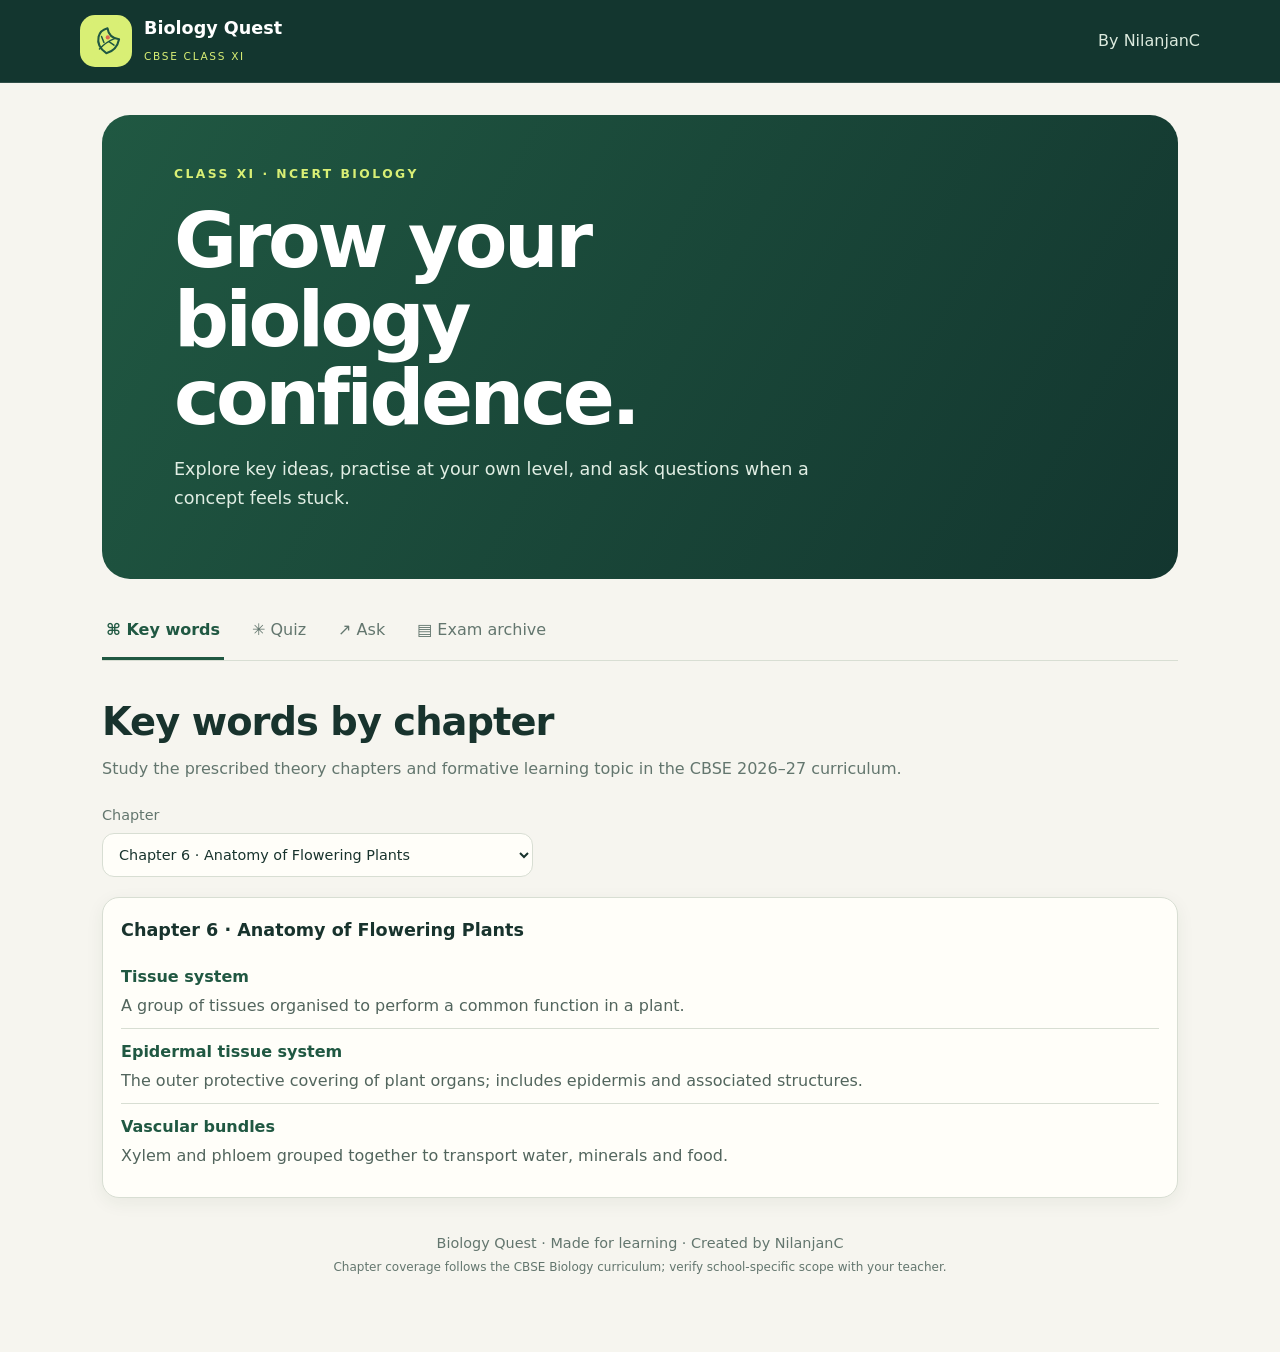
==== biology/index.html @ 936e9fa1 "Fix Biology PYQ archive source links" ====
<!doctype html>
<html lang="en">
<head>
<meta charset="utf-8"><meta name="viewport" content="width=device-width,initial-scale=1">
<meta name="theme-color" content="#13362f"><meta name="description" content="Biology Quest for CBSE Class XI: NCERT revision, quizzes and explanations.">
<link rel="manifest" href="manifest.webmanifest"><link rel="icon" href="assets/biology-quest-icon.svg"><link rel="apple-touch-icon" href="assets/biology-quest-icon.svg">
<title>Biology Quest | NilanjanC</title>
<style>
:root{--ink:#18332d;--muted:#63766e;--leaf:#205842;--lime:#d9ef75;--paper:#f6f5ef;--card:#fffef9;--line:#d8ded3;--coral:#dd6952}
*{box-sizing:border-box}body{margin:0;background:var(--paper);color:var(--ink);font:16px/1.6 system-ui,-apple-system,Segoe UI,sans-serif}
header{background:#13362f;color:white;padding:14px max(22px,calc((100% - 1120px)/2));display:flex;align-items:center;justify-content:space-between;gap:14px;position:sticky;top:0;z-index:5;border-bottom:1px solid #ffffff20}
.brand{display:flex;gap:12px;align-items:center;text-decoration:none;color:inherit}.brand img{width:52px;height:52px;background:var(--lime);border-radius:15px;padding:7px}.brand b{display:block;font-size:1.1rem}.brand small{letter-spacing:.16em;font-size:.66rem;color:#d9ef75}
header .owner{color:#dceade}
main{max-width:1120px;margin:auto;padding:28px 22px 70px}.hero{background:linear-gradient(120deg,#205842,#13362f);color:white;padding:50px clamp(24px,6vw,72px);border-radius:28px;margin:4px 0 24px}.eyebrow{color:var(--lime);font-weight:700;letter-spacing:.2em;font-size:.77rem}.hero h1{font-size:clamp(2.3rem,7vw,4.8rem);line-height:1.02;margin:18px 0;max-width:720px;letter-spacing:-.045em}.hero p{max-width:680px;color:#e1eee4;font-size:1.1rem}
nav{display:flex;gap:24px;overflow:auto;border-bottom:1px solid var(--line);margin-bottom:30px}nav button{border:0;background:none;color:var(--muted);font:inherit;padding:14px 4px;white-space:nowrap;cursor:pointer;border-bottom:3px solid transparent}nav button.active{color:var(--leaf);border-color:var(--leaf);font-weight:700}
section.panel{display:none}section.panel.active{display:block}h2{font-size:clamp(1.65rem,4vw,2.4rem);margin:0 0 4px;letter-spacing:-.025em}.intro{color:var(--muted);margin:4px 0 22px}
.toolbar{display:flex;gap:14px;align-items:end;flex-wrap:wrap;margin:20px 0}.field{display:grid;gap:6px;color:var(--muted);font-size:.9rem}.field select,.field input,.field textarea{font:inherit;color:var(--ink);border:1px solid var(--line);border-radius:12px;background:var(--card);padding:12px;min-width:200px}.field textarea{min-height:110px;width:min(100%,720px)}
.cards{display:grid;grid-template-columns:repeat(auto-fit,minmax(245px,1fr));gap:14px}.card{border:1px solid var(--line);border-radius:17px;background:var(--card);padding:18px;box-shadow:0 5px 18px #193b2010}.card h3{margin:0 0 10px;font-size:1.1rem}.term{border-top:1px solid var(--line);padding:10px 0}.term:first-of-type{border-top:0}.term b{color:var(--leaf)}.term p{margin:3px 0 0;color:#52655d}
button.action,.button{border:0;border-radius:12px;background:var(--leaf);color:white;padding:12px 18px;font:inherit;font-weight:700;cursor:pointer}button.action:hover,.button:hover{background:#174430}.soft{background:#e8efdf!important;color:var(--leaf)!important}.row{display:flex;gap:10px;align-items:center;flex-wrap:wrap}.question{font-size:1.22rem;font-weight:700;margin:8px 0 14px}.options{display:grid;gap:9px;margin:14px 0}.options label{border:1px solid var(--line);border-radius:12px;padding:11px 13px;background:var(--card);cursor:pointer}.feedback{padding:14px;border-radius:12px;background:#e8efdf;margin-top:14px}.hint{padding:12px 15px;border-left:4px solid #d5ad51;background:#fff7dc;border-radius:8px;margin-top:12px}.notice{padding:14px 17px;border-radius:13px;background:#e4edf1;color:#214761;margin:16px 0}.exam-list{display:grid;gap:10px}.exam{padding:15px;border:1px solid var(--line);border-radius:14px;background:var(--card)}footer{text-align:center;color:var(--muted);padding:34px 10px 4px;font-size:.9rem}
@media(max-width:560px){header{padding:10px 14px}.brand img{width:44px;height:44px}.owner{font-size:.82rem}main{padding:18px 14px 50px}.hero{padding:36px 24px;border-radius:21px}nav{gap:16px}.field select{min-width:0;width:100%}}
</style>
</head>
<body>
<header><a class="brand" href="./"><img src="assets/biology-quest-icon.svg" alt=""><span><b>Biology Quest</b><small>CBSE CLASS XI</small></span></a><span class="owner">By NilanjanC</span></header>
<main>
<div class="hero"><div class="eyebrow">CLASS XI · NCERT BIOLOGY</div><h1>Grow your biology confidence.</h1><p>Explore key ideas, practise at your own level, and ask questions when a concept feels stuck.</p></div>
<nav aria-label="Biology Quest sections"><button class="active" data-tab="words">⌘ Key words</button><button data-tab="quiz">✳ Quiz</button><button data-tab="ask">↗ Ask</button><button data-tab="archive">▤ Exam archive</button></nav>
<section id="words" class="panel active"><h2>Key words by chapter</h2><p class="intro">Study the prescribed theory chapters and formative learning topic in the CBSE 2026–27 curriculum.</p><div class="toolbar"><label class="field">Chapter<select id="wordChapter"></select></label></div><div class="cards" id="wordCards"></div></section>
<section id="quiz" class="panel"><h2>Practice quiz</h2><p class="intro">Choose a chapter and challenge level. Each question includes a hint and an explanation.</p><div class="toolbar"><label class="field">Chapter<select id="quizChapter"></select></label><label class="field">Difficulty<select id="level"><option>Easy</option><option>Hard</option><option>Extra Hard</option></select></label><button class="action" id="newQuestion">New question</button></div><div class="card" id="quizCard"><div id="quizBody"></div></div></section>
<section id="ask" class="panel"><h2>Ask a biology question</h2><p class="intro">Search the built-in chapter notes. The answer identifies the closest matching chapter and explains the concept.</p><label class="field">Your question<textarea id="askInput" placeholder="For example: What is the role of stomata?"></textarea></label><div class="row" style="margin-top:12px"><button class="action" id="askButton">Find an explanation</button></div><div id="answer" style="margin-top:16px"></div></section>
<section id="archive" class="panel"><h2>NEET Biology past questions</h2><p class="intro">Browse chapter-wise NEET-UG Biology questions from 2016–2025. JEE has no Biology section. This app does not show answer keys; paste a question into Ask when you want an explanation.</p><div class="card"><div class="toolbar"><label class="field">CBSE Class XI chapter<select id="examChapter"></select></label><label class="field">NEET year<select id="examYear"></select></label></div><div id="examList"></div><p class="intro">SATHEE’s chapter-wise Biology questions are available through 2024. Choose a chapter there; for 2025, check the official NEET archive.</p><div class="row"><a class="button action" id="pyqLink" href="https://sathee.iitk.ac.in/neet-pyq-chapterwise/biology/" target="_blank" rel="noopener">Open chapter-wise NEET questions ↗</a><a class="action soft" href="https://neet.nta.nic.in/archive/" target="_blank" rel="noopener">NTA paper catalogue ↗</a></div><div class="notice">Answers are not included in this app’s archive. External study sites may provide their own solutions. For an explanation in Biology Quest, copy the question into the Ask section.</div></div></section><footer>Biology Quest · Made for learning · Created by NilanjanC<br><small>Chapter coverage follows the CBSE Biology curriculum; verify school-specific scope with your teacher.</small></footer>
</main>
<script>
const chapters=[
{n:6,t:"Anatomy of Flowering Plants",terms:[["Tissue system","A group of tissues organised to perform a common function in a plant."],["Epidermal tissue system","The outer protective covering of plant organs; includes epidermis and associated structures."],["Vascular bundles","Xylem and phloem grouped together to transport water, minerals and food."]]},
{n:7,t:"Structural Organisation in Animals",terms:[["Organ system","A group of organs that work together for a major body function."],["Morphology","Study of the external form and features of an organism."],["Frog anatomy","The CBSE scope includes morphology, anatomy and functions of frog digestive, circulatory, respiratory, nervous and reproductive systems."]]},
{n:8,t:"Cell — The Unit of Life",terms:[["Cell theory","All living organisms are made of cells; the cell is the basic structural and functional unit of life."],["Prokaryotic cell","A cell without a membrane-bound nucleus; its DNA lies in a nucleoid region."],["Endomembrane system","A coordinated set of membranes including ER, Golgi apparatus, lysosomes and vacuoles."]]},
{n:9,t:"Biomolecules",terms:[["Biomolecule","A chemical compound found in living organisms, such as proteins, carbohydrates, lipids or nucleic acids."],["Enzyme","A biological catalyst that speeds up a reaction without being consumed."],["Active site","The region of an enzyme where its substrate binds and the reaction occurs."]]},
{n:10,t:"Cell Cycle and Cell Division",terms:[["Cell cycle","The sequence of growth, DNA replication and division through which a cell passes."],["Mitosis","Nuclear division producing two genetically similar daughter nuclei."],["Meiosis","Two successive divisions that produce haploid cells and create genetic variation."]]},
{n:11,t:"Photosynthesis in Higher Plants",terms:[["Photolysis","Light-driven splitting of water during the light reactions, releasing electrons, protons and oxygen."],["Cyclic photophosphorylation","A light reaction pathway in which excited electrons return to the same photosystem and ATP is formed."],["C3 pathway","A carbon-fixation pathway whose first stable product is a three-carbon compound, 3-PGA."]]},
{n:12,t:"Respiration in Plants",terms:[["Glycolysis","Cytoplasmic breakdown of glucose to pyruvate, producing ATP and NADH."],["Krebs cycle","A cyclic pathway that oxidises acetyl-CoA and releases carbon dioxide while producing reduced coenzymes."],["Respiratory quotient","The ratio of carbon dioxide released to oxygen consumed during respiration."]]},
{n:13,t:"Plant Growth and Development",terms:[["Differentiation","Development of cells into specialised forms and functions."],["Auxin","A plant growth regulator associated with cell elongation and several growth responses."],["Abscisic acid (ABA)","A plant growth regulator often associated with stress responses and seed dormancy."]]},
{n:14,t:"Breathing and Exchange of Gases",terms:[["Tidal volume","The volume of air inhaled or exhaled during a normal quiet breath."],["Alveoli","Thin-walled lung air sacs where oxygen and carbon dioxide are exchanged with blood."],["Oxyhaemoglobin","The reversible combination of oxygen with haemoglobin for transport in blood."]]},
{n:15,t:"Body Fluids and Circulation",terms:[["Plasma","The liquid part of blood in which cells and dissolved substances are carried."],["Cardiac cycle","The sequence of contraction and relaxation events in one heartbeat."],["Double circulation","Blood passes through the heart twice during one complete circuit of the body."]]},
{n:16,t:"Excretory Products and their Elimination",terms:[["Ureotelism","Excretion of nitrogen mainly as urea; humans are ureotelic."],["Nephron","The structural and functional unit of the kidney."],["Ultrafiltration","Pressure-driven filtration of blood plasma into the nephron at the glomerulus."]]},
{n:17,t:"Locomotion and Movement",terms:[["Sarcomere","The repeating contractile unit of a striated muscle fibre, between two Z lines."],["Actin","A thin filament protein that interacts with myosin during muscle contraction."],["Synovial joint","A freely movable joint with a lubricating synovial cavity."]]},
{n:18,t:"Neural Control and Coordination",terms:[["Neuron","A specialised cell that receives and transmits nerve impulses."],["Resting potential","The electrical potential difference across a neuron membrane when it is not conducting an impulse."],["Synapse","The junction where a neuron communicates with another cell, often using neurotransmitters."]]},
{n:19,t:"Chemical Coordination and Integration",terms:[["Hormone","A chemical messenger released by endocrine cells that acts on target cells."],["Negative feedback","A control mechanism in which a response reduces the original stimulus."],["Insulin","A pancreatic hormone that helps lower blood glucose by promoting uptake and storage."]]},
{n:0,t:"Digestion and Absorption · formative",terms:[["Peristalsis","Wave-like muscular contractions that move food along the digestive tract."],["Emulsification","Breaking large fat globules into smaller droplets, aided by bile salts."],["Villi","Small-intestinal projections that increase the surface area for nutrient absorption."]]}
];
const quiz=[
{c:6,d:"Easy",q:"Which tissue conducts water and mineral salts from roots toward the shoot?",o:["Phloem","Xylem","Epidermis","Cork"],a:1,h:"Think of the plant tissue that carries water upward.",e:"Xylem conducts water and dissolved minerals; phloem mainly transports organic food."},
{c:7,d:"Hard",q:"Which animal's systems are specifically named in the Class XI CBSE scope for this chapter?",o:["Earthworm","Frog","Cockroach","Human"],a:1,h:"It is a familiar amphibian studied in school biology.",e:"The prescribed scope names the morphology, anatomy and functions of frog systems."},
{c:8,d:"Easy",q:"Where is the genetic material located in a typical prokaryotic cell?",o:["Nucleoid region","Golgi body","Mitochondrion","Nuclear envelope"],a:0,h:"Prokaryotes lack a membrane-bound nucleus.",e:"Prokaryotic DNA is concentrated in the nucleoid region, which is not enclosed by a nuclear membrane."},
{c:9,d:"Hard",q:"What happens to an enzyme's activity when its specific active site is altered substantially?",o:["Specific substrate binding may be reduced","It becomes a lipid","It always makes more product","It turns into DNA"],a:0,h:"The substrate must fit and interact with the active site.",e:"An enzyme's shape and active-site chemistry support substrate binding and catalysis; alteration can reduce activity."},
{c:10,d:"Easy",q:"How many daughter cells are usually produced by mitosis from one parent cell?",o:["One","Two","Three","Four"],a:1,h:"Mitosis is one nuclear division followed by cell division.",e:"Mitosis typically produces two daughter cells with chromosome sets matching the parent cell."},
{c:11,d:"Extra Hard",q:"In non-cyclic photophosphorylation, the electrons ultimately come from the splitting of:",o:["Carbon dioxide","Water","Glucose","NADPH"],a:1,h:"Photolysis replaces electrons lost by photosystem II.",e:"Water is split during the light reactions; this supplies electrons and releases oxygen and protons."},
{c:12,d:"Hard",q:"The respiratory quotient for a substrate is calculated as:",o:["O₂ consumed ÷ CO₂ released","CO₂ released ÷ O₂ consumed","ATP formed ÷ glucose used","Glucose used ÷ oxygen released"],a:1,h:"RQ compares the gas produced with the gas used.",e:"Respiratory quotient (RQ) is carbon dioxide evolved divided by oxygen consumed."},
{c:13,d:"Extra Hard",q:"Which plant regulator is commonly linked with seed dormancy and stress responses?",o:["Auxin","Cytokinin","Abscisic acid","Gibberellin"],a:2,h:"Its abbreviation is ABA.",e:"Abscisic acid (ABA) is associated with seed dormancy and responses to environmental stress."},
{c:14,d:"Easy",q:"Where does most gas exchange occur in human lungs?",o:["Trachea","Alveoli","Larynx","Bronchi"],a:1,h:"These tiny sacs provide a large, thin exchange surface.",e:"Alveoli have thin walls and a rich capillary supply, allowing oxygen and carbon dioxide exchange."},
{c:15,d:"Hard",q:"In double circulation, blood passes through the heart how many times in one complete body circuit?",o:["Once","Twice","Three times","Four times"],a:1,h:"There are pulmonary and systemic circuits.",e:"Blood travels heart→lungs→heart and then heart→body→heart, passing through the heart twice."},
{c:16,d:"Extra Hard",q:"Filtration of blood plasma into Bowman's capsule occurs at the:",o:["Loop of Henle","Collecting duct","Glomerulus","Ureter"],a:2,h:"This capillary tuft is inside the renal corpuscle.",e:"High pressure in glomerular capillaries drives ultrafiltration into Bowman's capsule."},
{c:17,d:"Easy",q:"What is the basic contractile unit of striated muscle?",o:["Neuron","Sarcomere","Nephron","Alveolus"],a:1,h:"It repeats between neighbouring Z lines.",e:"A sarcomere is the repeating contractile unit of a striated muscle fibre."},
{c:18,d:"Hard",q:"At a chemical synapse, neurotransmitters are released from the:",o:["Presynaptic terminal","Myelin sheath","Nucleus","Dendritic spine only"],a:0,h:"The sending neuron's axon ending releases the messenger.",e:"An arriving impulse triggers neurotransmitter release from the presynaptic terminal into the synaptic cleft."},
{c:19,d:"Extra Hard",q:"When blood glucose rises, which hormone normally promotes its uptake and storage?",o:["Glucagon","Insulin","Thyroxine","Adrenaline"],a:1,h:"This hormone is secreted by pancreatic beta cells.",e:"Insulin from pancreatic beta cells helps lower blood glucose by promoting cellular uptake and storage."}
];
const $=s=>document.querySelector(s);const opts=(sel,all=true)=>{sel.innerHTML=(all?'<option value="">All chapters</option>':'')+chapters.map(c=>'<option value="'+c.n+'">Chapter '+(c.n||'F')+' · '+c.t+'</option>').join('')};
opts($("#wordChapter"),false);opts($("#quizChapter"),false);opts($("#examChapter"),true);
function renderWords(){const c=chapters.find(x=>x.n===Number($("#wordChapter").value))||chapters[0];$("#wordCards").innerHTML='<article class="card"><h3>'+(c.n?'Chapter '+c.n:'Formative topic')+' · '+c.t+'</h3>'+c.terms.map(t=>'<div class="term"><b>'+t[0]+'</b><p>'+t[1]+'</p></div>').join('')+'</article>'}
$("#wordChapter").addEventListener("change",renderWords);renderWords();
$$("nav button").forEach(b=>b.addEventListener("click",()=>{$$("nav button").forEach(x=>x.classList.toggle("active",x===b));$$("section.panel").forEach(x=>x.classList.toggle("active",x.id===b.dataset.tab))}));
function $$(s){return [...document.querySelectorAll(s)]}
let current=null,shownHint=false;function loadQuestion(){const ch=Number($("#quizChapter").value),level=$("#level").value;let pool=quiz.filter(x=>(!ch||x.c===ch)&&x.d===level);if(!pool.length)pool=quiz.filter(x=>!ch||x.c===ch);current=pool[Math.floor(Math.random()*pool.length)];shownHint=false;$("#quizBody").innerHTML='<div class="eyebrow">'+(chapters.find(x=>x.n===current.c)?.t||'Biology')+' · '+current.d+'</div><div class="question">'+current.q+'</div><div class="options">'+current.o.map((o,i)=>'<label><input type="radio" name="ans" value="'+i+'"> '+o+'</label>').join('')+'</div><div class="row"><button class="action" id="submit">Check answer</button><button class="action soft" id="hint">Show hint</button></div><div id="hintBox"></div><div id="result"></div>';$("#submit").onclick=checkAnswer;$("#hint").onclick=()=>{$("#hintBox").innerHTML='<div class="hint">'+current.h+'</div>';shownHint=true}}
function checkAnswer(){const val=$('input[name="ans"]:checked');if(!val){$("#result").innerHTML='<div class="notice">Choose an answer first.</div>';return}const good=Number(val.value)===current.a;$("#result").innerHTML='<div class="feedback"><b>'+(good?'Correct — well done! 🌿':'Not quite. The correct answer is: '+current.o[current.a])+ '</b><p>'+current.e+'</p></div>'}
$("#newQuestion").onclick=loadQuestion;$("#quizChapter").onchange=loadQuestion;$("#level").onchange=loadQuestion;loadQuestion();
function ask(){const q=$("#askInput").value.trim().toLowerCase();if(!q){$("#answer").innerHTML='<div class="notice">Type a question first.</div>';return}let best=null,score=0;for(const c of chapters)for(const t of c.terms){const text=(t[0]+' '+t[1]).toLowerCase();let s=0;for(const word of q.split(/[^a-z0-9]+/).filter(w=>w.length>3))if(text.includes(word))s++;if(s>score){score=s;best={c,t}}}$("#answer").innerHTML=best&&score?'<article class="card"><div class="eyebrow">CHAPTER '+(best.c.n||'FORMATIVE')+' · '+best.c.t+'</div><h3>'+best.t[0]+'</h3><p>'+best.t[1]+'</p><p><b>Explanation:</b> This note matches the key concept in your question. Read the chapter section and compare the definition with the example in your textbook.</p></article>':'<div class="notice">I could not match that question to the built-in notes yet. Try a chapter term such as cell, xylem, enzyme, photosynthesis, nephron, or hormone. This offline version does not send questions to an AI service.</div>'}
$("#askButton").onclick=ask;
const $pyq=$("#pyqLink");const archiveYears=Array.from({length:10},(_,i)=>2025-i);$("#examYear").innerHTML=archiveYears.map(y=>'<option>'+y+'</option>').join('');$("#examChapter").innerHTML=chapters.filter(c=>c.n).map(c=>'<option value="'+c.n+'">Chapter '+c.n+' · '+c.t+'</option>').join('');function updatePyqSource(){const year=$("#examYear").value;const chapter=chapters.find(c=>c.n===Number($("#examChapter").value));$("#examList").innerHTML='<div class="notice">Selected: NEET-UG '+year+' · '+(chapter?.t||'Biology')+'. Open the chapter collection below; its questions carry their year labels.</div>'}$("#examYear").onchange=updatePyqSource;$("#examChapter").onchange=updatePyqSource;updatePyqSource();
if('serviceWorker' in navigator)window.addEventListener('load',()=>navigator.serviceWorker.register('./sw.js'));
</script>
</body></html>
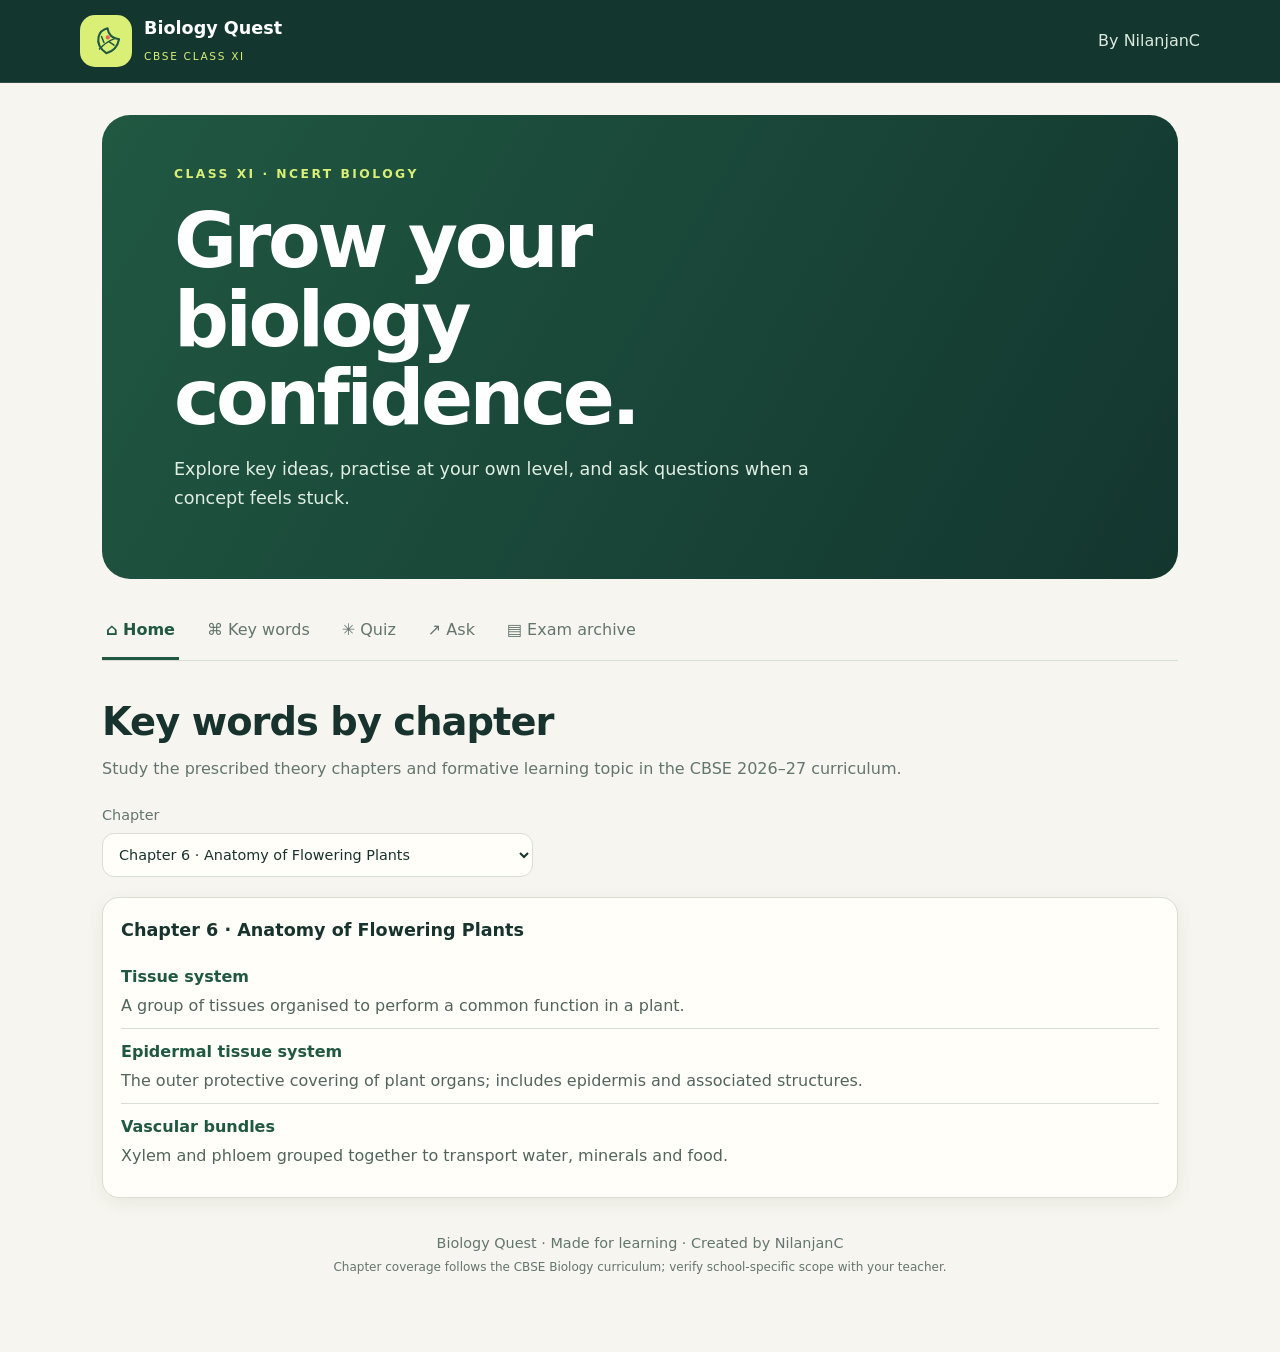
==== commit 0ad0fc14: "Add persistent Biology Quest home navigation" ====
--- a/biology/index.html
+++ b/biology/index.html
@@ -12,7 +12,7 @@
 .brand{display:flex;gap:12px;align-items:center;text-decoration:none;color:inherit}.brand img{width:52px;height:52px;background:var(--lime);border-radius:15px;padding:7px}.brand b{display:block;font-size:1.1rem}.brand small{letter-spacing:.16em;font-size:.66rem;color:#d9ef75}
 header .owner{color:#dceade}
 main{max-width:1120px;margin:auto;padding:28px 22px 70px}.hero{background:linear-gradient(120deg,#205842,#13362f);color:white;padding:50px clamp(24px,6vw,72px);border-radius:28px;margin:4px 0 24px}.eyebrow{color:var(--lime);font-weight:700;letter-spacing:.2em;font-size:.77rem}.hero h1{font-size:clamp(2.3rem,7vw,4.8rem);line-height:1.02;margin:18px 0;max-width:720px;letter-spacing:-.045em}.hero p{max-width:680px;color:#e1eee4;font-size:1.1rem}
-nav{display:flex;gap:24px;overflow:auto;border-bottom:1px solid var(--line);margin-bottom:30px}nav button{border:0;background:none;color:var(--muted);font:inherit;padding:14px 4px;white-space:nowrap;cursor:pointer;border-bottom:3px solid transparent}nav button.active{color:var(--leaf);border-color:var(--leaf);font-weight:700}
+nav{display:flex;gap:24px;overflow:auto;border-bottom:1px solid var(--line);margin-bottom:30px;position:sticky;top:80px;z-index:4;background:var(--paper)}nav button{border:0;background:none;color:var(--muted);font:inherit;padding:14px 4px;white-space:nowrap;cursor:pointer;border-bottom:3px solid transparent}nav button.active{color:var(--leaf);border-color:var(--leaf);font-weight:700}
 section.panel{display:none}section.panel.active{display:block}h2{font-size:clamp(1.65rem,4vw,2.4rem);margin:0 0 4px;letter-spacing:-.025em}.intro{color:var(--muted);margin:4px 0 22px}
 .toolbar{display:flex;gap:14px;align-items:end;flex-wrap:wrap;margin:20px 0}.field{display:grid;gap:6px;color:var(--muted);font-size:.9rem}.field select,.field input,.field textarea{font:inherit;color:var(--ink);border:1px solid var(--line);border-radius:12px;background:var(--card);padding:12px;min-width:200px}.field textarea{min-height:110px;width:min(100%,720px)}
 .cards{display:grid;grid-template-columns:repeat(auto-fit,minmax(245px,1fr));gap:14px}.card{border:1px solid var(--line);border-radius:17px;background:var(--card);padding:18px;box-shadow:0 5px 18px #193b2010}.card h3{margin:0 0 10px;font-size:1.1rem}.term{border-top:1px solid var(--line);padding:10px 0}.term:first-of-type{border-top:0}.term b{color:var(--leaf)}.term p{margin:3px 0 0;color:#52655d}
@@ -24,7 +24,7 @@
 <header><a class="brand" href="./"><img src="assets/biology-quest-icon.svg" alt=""><span><b>Biology Quest</b><small>CBSE CLASS XI</small></span></a><span class="owner">By NilanjanC</span></header>
 <main>
 <div class="hero"><div class="eyebrow">CLASS XI · NCERT BIOLOGY</div><h1>Grow your biology confidence.</h1><p>Explore key ideas, practise at your own level, and ask questions when a concept feels stuck.</p></div>
-<nav aria-label="Biology Quest sections"><button class="active" data-tab="words">⌘ Key words</button><button data-tab="quiz">✳ Quiz</button><button data-tab="ask">↗ Ask</button><button data-tab="archive">▤ Exam archive</button></nav>
+<nav aria-label="Biology Quest sections"><button class="active" data-tab="words">⌂ Home</button><button data-tab="words">⌘ Key words</button><button data-tab="quiz">✳ Quiz</button><button data-tab="ask">↗ Ask</button><button data-tab="archive">▤ Exam archive</button></nav>
 <section id="words" class="panel active"><h2>Key words by chapter</h2><p class="intro">Study the prescribed theory chapters and formative learning topic in the CBSE 2026–27 curriculum.</p><div class="toolbar"><label class="field">Chapter<select id="wordChapter"></select></label></div><div class="cards" id="wordCards"></div></section>
 <section id="quiz" class="panel"><h2>Practice quiz</h2><p class="intro">Choose a chapter and challenge level. Each question includes a hint and an explanation.</p><div class="toolbar"><label class="field">Chapter<select id="quizChapter"></select></label><label class="field">Difficulty<select id="level"><option>Easy</option><option>Hard</option><option>Extra Hard</option></select></label><button class="action" id="newQuestion">New question</button></div><div class="card" id="quizCard"><div id="quizBody"></div></div></section>
 <section id="ask" class="panel"><h2>Ask a biology question</h2><p class="intro">Search the built-in chapter notes. The answer identifies the closest matching chapter and explains the concept.</p><label class="field">Your question<textarea id="askInput" placeholder="For example: What is the role of stomata?"></textarea></label><div class="row" style="margin-top:12px"><button class="action" id="askButton">Find an explanation</button></div><div id="answer" style="margin-top:16px"></div></section>
@@ -68,14 +68,14 @@
 opts($("#wordChapter"),false);opts($("#quizChapter"),false);opts($("#examChapter"),true);
 function renderWords(){const c=chapters.find(x=>x.n===Number($("#wordChapter").value))||chapters[0];$("#wordCards").innerHTML='<article class="card"><h3>'+(c.n?'Chapter '+c.n:'Formative topic')+' · '+c.t+'</h3>'+c.terms.map(t=>'<div class="term"><b>'+t[0]+'</b><p>'+t[1]+'</p></div>').join('')+'</article>'}
 $("#wordChapter").addEventListener("change",renderWords);renderWords();
-$$("nav button").forEach(b=>b.addEventListener("click",()=>{$$("nav button").forEach(x=>x.classList.toggle("active",x===b));$$("section.panel").forEach(x=>x.classList.toggle("active",x.id===b.dataset.tab))}));
+$("nav button").forEach(b=>b.addEventListener("click",()=>{$("nav button").forEach(x=>x.classList.toggle("active",x===b));$("section.panel").forEach(x=>x.classList.toggle("active",x.id===b.dataset.tab));if(b.textContent.includes("Home"))window.scrollTo({top:0,behavior:"smooth"})}));
 function $$(s){return [...document.querySelectorAll(s)]}
 let current=null,shownHint=false;function loadQuestion(){const ch=Number($("#quizChapter").value),level=$("#level").value;let pool=quiz.filter(x=>(!ch||x.c===ch)&&x.d===level);if(!pool.length)pool=quiz.filter(x=>!ch||x.c===ch);current=pool[Math.floor(Math.random()*pool.length)];shownHint=false;$("#quizBody").innerHTML='<div class="eyebrow">'+(chapters.find(x=>x.n===current.c)?.t||'Biology')+' · '+current.d+'</div><div class="question">'+current.q+'</div><div class="options">'+current.o.map((o,i)=>'<label><input type="radio" name="ans" value="'+i+'"> '+o+'</label>').join('')+'</div><div class="row"><button class="action" id="submit">Check answer</button><button class="action soft" id="hint">Show hint</button></div><div id="hintBox"></div><div id="result"></div>';$("#submit").onclick=checkAnswer;$("#hint").onclick=()=>{$("#hintBox").innerHTML='<div class="hint">'+current.h+'</div>';shownHint=true}}
 function checkAnswer(){const val=$('input[name="ans"]:checked');if(!val){$("#result").innerHTML='<div class="notice">Choose an answer first.</div>';return}const good=Number(val.value)===current.a;$("#result").innerHTML='<div class="feedback"><b>'+(good?'Correct — well done! 🌿':'Not quite. The correct answer is: '+current.o[current.a])+ '</b><p>'+current.e+'</p></div>'}
 $("#newQuestion").onclick=loadQuestion;$("#quizChapter").onchange=loadQuestion;$("#level").onchange=loadQuestion;loadQuestion();
 function ask(){const q=$("#askInput").value.trim().toLowerCase();if(!q){$("#answer").innerHTML='<div class="notice">Type a question first.</div>';return}let best=null,score=0;for(const c of chapters)for(const t of c.terms){const text=(t[0]+' '+t[1]).toLowerCase();let s=0;for(const word of q.split(/[^a-z0-9]+/).filter(w=>w.length>3))if(text.includes(word))s++;if(s>score){score=s;best={c,t}}}$("#answer").innerHTML=best&&score?'<article class="card"><div class="eyebrow">CHAPTER '+(best.c.n||'FORMATIVE')+' · '+best.c.t+'</div><h3>'+best.t[0]+'</h3><p>'+best.t[1]+'</p><p><b>Explanation:</b> This note matches the key concept in your question. Read the chapter section and compare the definition with the example in your textbook.</p></article>':'<div class="notice">I could not match that question to the built-in notes yet. Try a chapter term such as cell, xylem, enzyme, photosynthesis, nephron, or hormone. This offline version does not send questions to an AI service.</div>'}
 $("#askButton").onclick=ask;
-const $pyq=$("#pyqLink");const archiveYears=Array.from({length:10},(_,i)=>2025-i);$("#examYear").innerHTML=archiveYears.map(y=>'<option>'+y+'</option>').join('');$("#examChapter").innerHTML=chapters.filter(c=>c.n).map(c=>'<option value="'+c.n+'">Chapter '+c.n+' · '+c.t+'</option>').join('');function updatePyqSource(){const year=$("#examYear").value;const chapter=chapters.find(c=>c.n===Number($("#examChapter").value));$("#examList").innerHTML='<div class="notice">Selected: NEET-UG '+year+' · '+(chapter?.t||'Biology')+'. Open the chapter collection below; its questions carry their year labels.</div>'}$("#examYear").onchange=updatePyqSource;$("#examChapter").onchange=updatePyqSource;updatePyqSource();
+const $pyq=$("#pyqLink");const archiveYears=Array.from({length:10},(_,i)=>2025-i);$("#examYear").innerHTML=archiveYears.map(y=>'<option>'+y+'</option>').join('');$("#examChapter").innerHTML=chapters.filter(c=>c.n).map(c=>'<option value="'+c.n+'">Chapter '+c.n+' · '+c.t+'</option>').join('');const pyqChapterSlugs={6:"anatomy-of-flowering-plants",7:"structural-organization-in-animals",8:"cell-the-unit-of-life",9:"biomolecules",10:"cell-cycle-and-cell-division",11:"photosynthesis",12:"respiration-in-plants",13:"plant-growth-and-development",14:"breathing-and-exchange-of-gases",15:"body-fluids-and-circulation",16:"excretory-products-and-their-elimination",17:"locomotion-and-movement",18:"neural-control-and-coordination",19:"chemical-coordination-and-regulation"};function updatePyqSource(){const year=$("#examYear").value;const chapter=chapters.find(c=>c.n===Number($("#examChapter").value));const slug=pyqChapterSlugs[chapter?.n];$pyq.href="https://sathee.iitk.ac.in/neet-pyq-chapterwise/biology/"+(slug||"")+"/";$pyq.textContent="Open NEET questions for "+(chapter?.t||"selected chapter")+" ↗";$("#examList").innerHTML='<div class="notice">Selected: NEET-UG '+year+' · '+(chapter?.t||'Biology')+'. The button opens this chapter’s question list. Find a question carrying the selected year; SATHEE’s chapter lists currently cover through 2024.</div>'}$("#examYear").onchange=updatePyqSource;$("#examChapter").onchange=updatePyqSource;updatePyqSource();
 if('serviceWorker' in navigator)window.addEventListener('load',()=>navigator.serviceWorker.register('./sw.js'));
 </script>
 </body></html>
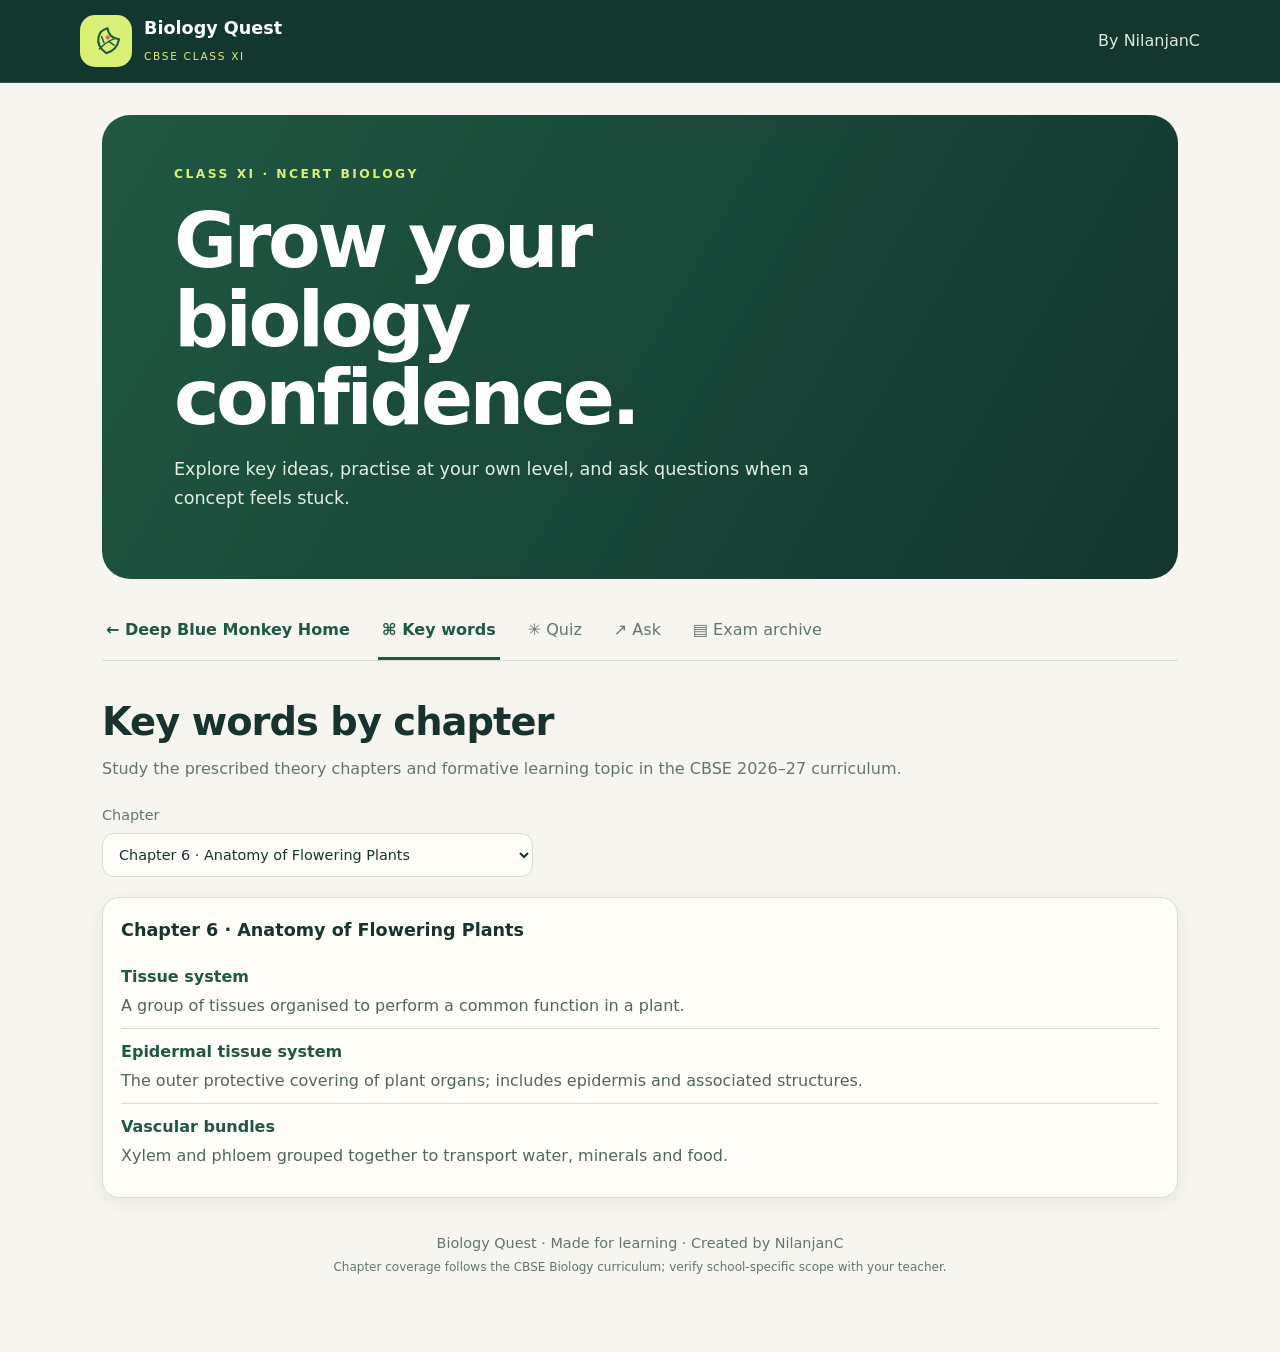
==== commit 015fcbda: "Add Deep Blue Monkey home link in Biology" ====
--- a/biology/index.html
+++ b/biology/index.html
@@ -12,7 +12,7 @@
 .brand{display:flex;gap:12px;align-items:center;text-decoration:none;color:inherit}.brand img{width:52px;height:52px;background:var(--lime);border-radius:15px;padding:7px}.brand b{display:block;font-size:1.1rem}.brand small{letter-spacing:.16em;font-size:.66rem;color:#d9ef75}
 header .owner{color:#dceade}
 main{max-width:1120px;margin:auto;padding:28px 22px 70px}.hero{background:linear-gradient(120deg,#205842,#13362f);color:white;padding:50px clamp(24px,6vw,72px);border-radius:28px;margin:4px 0 24px}.eyebrow{color:var(--lime);font-weight:700;letter-spacing:.2em;font-size:.77rem}.hero h1{font-size:clamp(2.3rem,7vw,4.8rem);line-height:1.02;margin:18px 0;max-width:720px;letter-spacing:-.045em}.hero p{max-width:680px;color:#e1eee4;font-size:1.1rem}
-nav{display:flex;gap:24px;overflow:auto;border-bottom:1px solid var(--line);margin-bottom:30px;position:sticky;top:80px;z-index:4;background:var(--paper)}nav button{border:0;background:none;color:var(--muted);font:inherit;padding:14px 4px;white-space:nowrap;cursor:pointer;border-bottom:3px solid transparent}nav button.active{color:var(--leaf);border-color:var(--leaf);font-weight:700}
+nav{display:flex;gap:24px;overflow:auto;border-bottom:1px solid var(--line);margin-bottom:30px;position:sticky;top:80px;z-index:4;background:var(--paper)}nav button,nav .home-link{border:0;background:none;color:var(--muted);font:inherit;padding:14px 4px;white-space:nowrap;cursor:pointer;border-bottom:3px solid transparent;text-decoration:none;display:inline-flex;align-items:center}nav .home-link{color:var(--leaf);font-weight:700}nav button.active{color:var(--leaf);border-color:var(--leaf);font-weight:700}
 section.panel{display:none}section.panel.active{display:block}h2{font-size:clamp(1.65rem,4vw,2.4rem);margin:0 0 4px;letter-spacing:-.025em}.intro{color:var(--muted);margin:4px 0 22px}
 .toolbar{display:flex;gap:14px;align-items:end;flex-wrap:wrap;margin:20px 0}.field{display:grid;gap:6px;color:var(--muted);font-size:.9rem}.field select,.field input,.field textarea{font:inherit;color:var(--ink);border:1px solid var(--line);border-radius:12px;background:var(--card);padding:12px;min-width:200px}.field textarea{min-height:110px;width:min(100%,720px)}
 .cards{display:grid;grid-template-columns:repeat(auto-fit,minmax(245px,1fr));gap:14px}.card{border:1px solid var(--line);border-radius:17px;background:var(--card);padding:18px;box-shadow:0 5px 18px #193b2010}.card h3{margin:0 0 10px;font-size:1.1rem}.term{border-top:1px solid var(--line);padding:10px 0}.term:first-of-type{border-top:0}.term b{color:var(--leaf)}.term p{margin:3px 0 0;color:#52655d}
@@ -21,10 +21,10 @@
 </style>
 </head>
 <body>
-<header><a class="brand" href="./"><img src="assets/biology-quest-icon.svg" alt=""><span><b>Biology Quest</b><small>CBSE CLASS XI</small></span></a><span class="owner">By NilanjanC</span></header>
+<header><a class="brand" href="https://75neel-ops.github.io/deepbluemonkey/" aria-label="Deep Blue Monkey home"><img src="assets/biology-quest-icon.svg" alt=""><span><b>Biology Quest</b><small>CBSE CLASS XI</small></span></a><span class="owner">By NilanjanC</span></header>
 <main>
 <div class="hero"><div class="eyebrow">CLASS XI · NCERT BIOLOGY</div><h1>Grow your biology confidence.</h1><p>Explore key ideas, practise at your own level, and ask questions when a concept feels stuck.</p></div>
-<nav aria-label="Biology Quest sections"><button class="active" data-tab="words">⌂ Home</button><button data-tab="words">⌘ Key words</button><button data-tab="quiz">✳ Quiz</button><button data-tab="ask">↗ Ask</button><button data-tab="archive">▤ Exam archive</button></nav>
+<nav aria-label="Biology Quest sections"><a class="home-link" href="https://75neel-ops.github.io/deepbluemonkey/">← Deep Blue Monkey Home</a><button class="active" data-tab="words">⌘ Key words</button><button data-tab="quiz">✳ Quiz</button><button data-tab="ask">↗ Ask</button><button data-tab="archive">▤ Exam archive</button></nav>
 <section id="words" class="panel active"><h2>Key words by chapter</h2><p class="intro">Study the prescribed theory chapters and formative learning topic in the CBSE 2026–27 curriculum.</p><div class="toolbar"><label class="field">Chapter<select id="wordChapter"></select></label></div><div class="cards" id="wordCards"></div></section>
 <section id="quiz" class="panel"><h2>Practice quiz</h2><p class="intro">Choose a chapter and challenge level. Each question includes a hint and an explanation.</p><div class="toolbar"><label class="field">Chapter<select id="quizChapter"></select></label><label class="field">Difficulty<select id="level"><option>Easy</option><option>Hard</option><option>Extra Hard</option></select></label><button class="action" id="newQuestion">New question</button></div><div class="card" id="quizCard"><div id="quizBody"></div></div></section>
 <section id="ask" class="panel"><h2>Ask a biology question</h2><p class="intro">Search the built-in chapter notes. The answer identifies the closest matching chapter and explains the concept.</p><label class="field">Your question<textarea id="askInput" placeholder="For example: What is the role of stomata?"></textarea></label><div class="row" style="margin-top:12px"><button class="action" id="askButton">Find an explanation</button></div><div id="answer" style="margin-top:16px"></div></section>
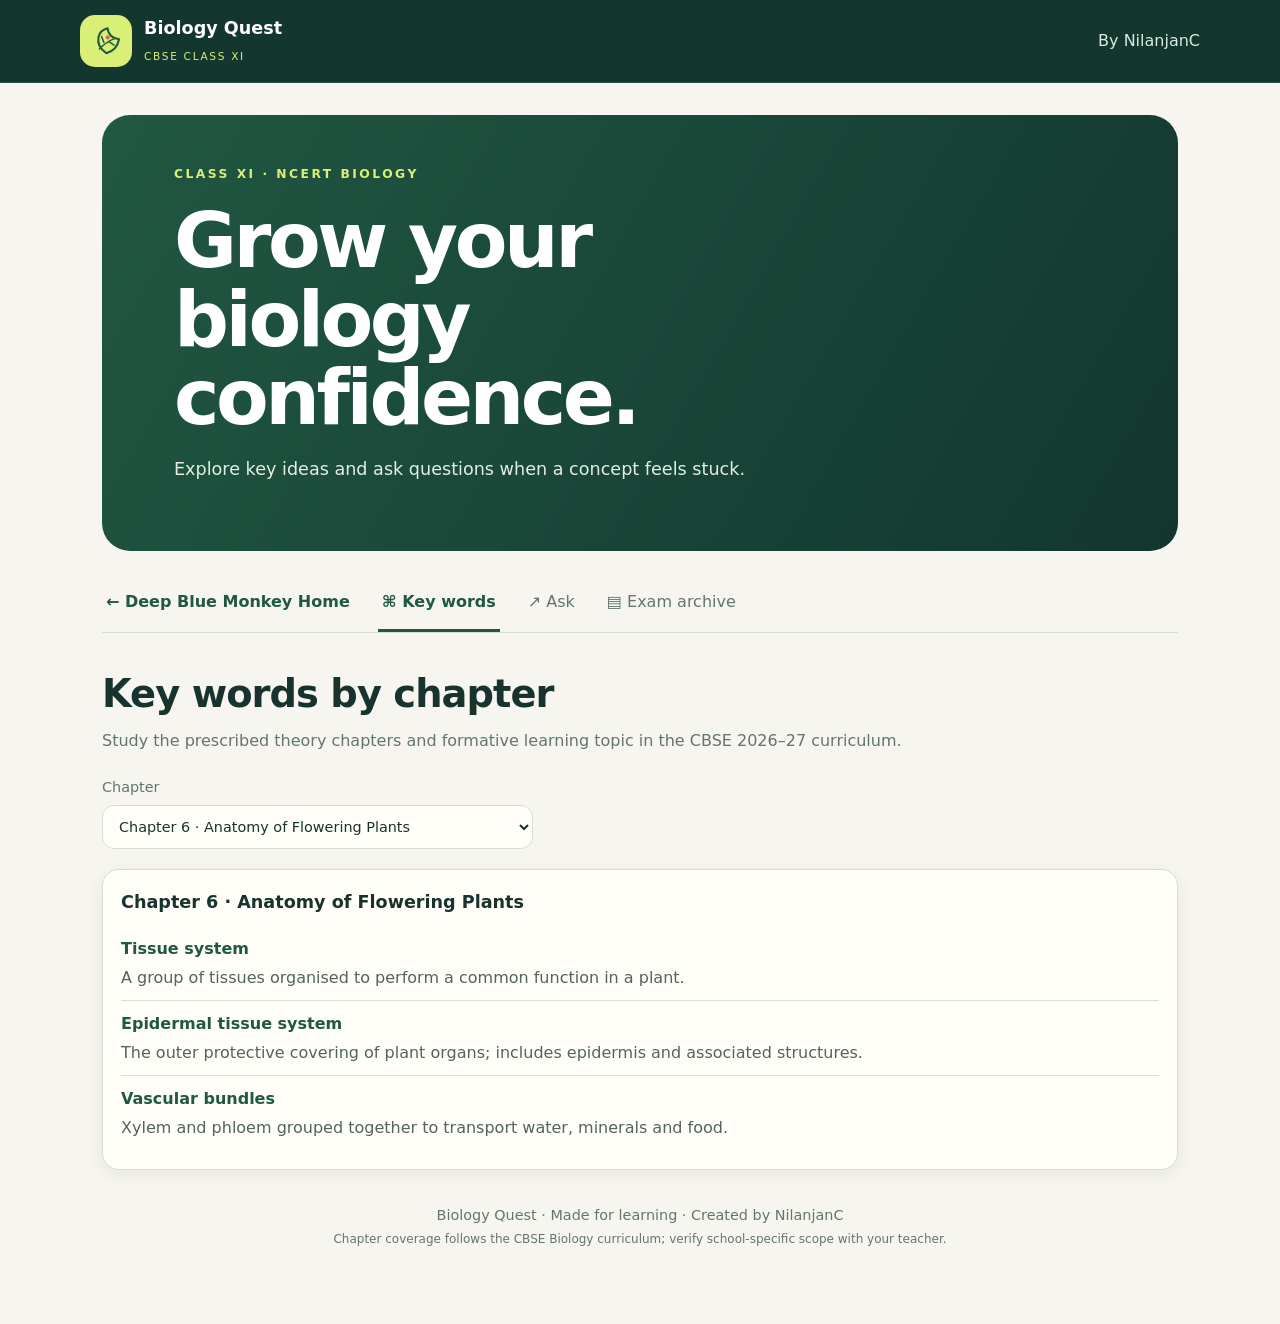
==== commit c7be6aea: "Remove quiz section" ====
--- a/biology/index.html
+++ b/biology/index.html
@@ -2,7 +2,7 @@
 <html lang="en">
 <head>
 <meta charset="utf-8"><meta name="viewport" content="width=device-width,initial-scale=1">
-<meta name="theme-color" content="#13362f"><meta name="description" content="Biology Quest for CBSE Class XI: NCERT revision, quizzes and explanations.">
+<meta name="theme-color" content="#13362f"><meta name="description" content="Biology Quest for CBSE Class XI: NCERT revision and explanations.">
 <link rel="manifest" href="manifest.webmanifest"><link rel="icon" href="assets/biology-quest-icon.svg"><link rel="apple-touch-icon" href="assets/biology-quest-icon.svg">
 <title>Biology Quest | NilanjanC</title>
 <style>
@@ -23,10 +23,10 @@
 <body>
 <header><a class="brand" href="https://75neel-ops.github.io/deepbluemonkey/" aria-label="Deep Blue Monkey home"><img src="assets/biology-quest-icon.svg" alt=""><span><b>Biology Quest</b><small>CBSE CLASS XI</small></span></a><span class="owner">By NilanjanC</span></header>
 <main>
-<div class="hero"><div class="eyebrow">CLASS XI · NCERT BIOLOGY</div><h1>Grow your biology confidence.</h1><p>Explore key ideas, practise at your own level, and ask questions when a concept feels stuck.</p></div>
-<nav aria-label="Biology Quest sections"><a class="home-link" href="https://75neel-ops.github.io/deepbluemonkey/">← Deep Blue Monkey Home</a><button class="active" data-tab="words">⌘ Key words</button><button data-tab="quiz">✳ Quiz</button><button data-tab="ask">↗ Ask</button><button data-tab="archive">▤ Exam archive</button></nav>
+<div class="hero"><div class="eyebrow">CLASS XI · NCERT BIOLOGY</div><h1>Grow your biology confidence.</h1><p>Explore key ideas and ask questions when a concept feels stuck.</p></div>
+<nav aria-label="Biology Quest sections"><a class="home-link" href="https://75neel-ops.github.io/deepbluemonkey/">← Deep Blue Monkey Home</a><button class="active" data-tab="words">⌘ Key words</button><button data-tab="ask">↗ Ask</button><button data-tab="archive">▤ Exam archive</button></nav>
 <section id="words" class="panel active"><h2>Key words by chapter</h2><p class="intro">Study the prescribed theory chapters and formative learning topic in the CBSE 2026–27 curriculum.</p><div class="toolbar"><label class="field">Chapter<select id="wordChapter"></select></label></div><div class="cards" id="wordCards"></div></section>
-<section id="quiz" class="panel"><h2>Practice quiz</h2><p class="intro">Choose a chapter and challenge level. Each question includes a hint and an explanation.</p><div class="toolbar"><label class="field">Chapter<select id="quizChapter"></select></label><label class="field">Difficulty<select id="level"><option>Easy</option><option>Hard</option><option>Extra Hard</option></select></label><button class="action" id="newQuestion">New question</button></div><div class="card" id="quizCard"><div id="quizBody"></div></div></section>
+
 <section id="ask" class="panel"><h2>Ask a biology question</h2><p class="intro">Search the built-in chapter notes. The answer identifies the closest matching chapter and explains the concept.</p><label class="field">Your question<textarea id="askInput" placeholder="For example: What is the role of stomata?"></textarea></label><div class="row" style="margin-top:12px"><button class="action" id="askButton">Find an explanation</button></div><div id="answer" style="margin-top:16px"></div></section>
 <section id="archive" class="panel"><h2>NEET Biology past questions</h2><p class="intro">Browse chapter-wise NEET-UG Biology questions from 2016–2025. JEE has no Biology section. This app does not show answer keys; paste a question into Ask when you want an explanation.</p><div class="card"><div class="toolbar"><label class="field">CBSE Class XI chapter<select id="examChapter"></select></label><label class="field">NEET year<select id="examYear"></select></label></div><div id="examList"></div><p class="intro">SATHEE’s chapter-wise Biology questions are available through 2024. Choose a chapter there; for 2025, check the official NEET archive.</p><div class="row"><a class="button action" id="pyqLink" href="https://sathee.iitk.ac.in/neet-pyq-chapterwise/biology/" target="_blank" rel="noopener">Open chapter-wise NEET questions ↗</a><a class="action soft" href="https://neet.nta.nic.in/archive/" target="_blank" rel="noopener">NTA paper catalogue ↗</a></div><div class="notice">Answers are not included in this app’s archive. External study sites may provide their own solutions. For an explanation in Biology Quest, copy the question into the Ask section.</div></div></section><footer>Biology Quest · Made for learning · Created by NilanjanC<br><small>Chapter coverage follows the CBSE Biology curriculum; verify school-specific scope with your teacher.</small></footer>
 </main>
@@ -48,31 +48,12 @@
 {n:19,t:"Chemical Coordination and Integration",terms:[["Hormone","A chemical messenger released by endocrine cells that acts on target cells."],["Negative feedback","A control mechanism in which a response reduces the original stimulus."],["Insulin","A pancreatic hormone that helps lower blood glucose by promoting uptake and storage."]]},
 {n:0,t:"Digestion and Absorption · formative",terms:[["Peristalsis","Wave-like muscular contractions that move food along the digestive tract."],["Emulsification","Breaking large fat globules into smaller droplets, aided by bile salts."],["Villi","Small-intestinal projections that increase the surface area for nutrient absorption."]]}
 ];
-const quiz=[
-{c:6,d:"Easy",q:"Which tissue conducts water and mineral salts from roots toward the shoot?",o:["Phloem","Xylem","Epidermis","Cork"],a:1,h:"Think of the plant tissue that carries water upward.",e:"Xylem conducts water and dissolved minerals; phloem mainly transports organic food."},
-{c:7,d:"Hard",q:"Which animal's systems are specifically named in the Class XI CBSE scope for this chapter?",o:["Earthworm","Frog","Cockroach","Human"],a:1,h:"It is a familiar amphibian studied in school biology.",e:"The prescribed scope names the morphology, anatomy and functions of frog systems."},
-{c:8,d:"Easy",q:"Where is the genetic material located in a typical prokaryotic cell?",o:["Nucleoid region","Golgi body","Mitochondrion","Nuclear envelope"],a:0,h:"Prokaryotes lack a membrane-bound nucleus.",e:"Prokaryotic DNA is concentrated in the nucleoid region, which is not enclosed by a nuclear membrane."},
-{c:9,d:"Hard",q:"What happens to an enzyme's activity when its specific active site is altered substantially?",o:["Specific substrate binding may be reduced","It becomes a lipid","It always makes more product","It turns into DNA"],a:0,h:"The substrate must fit and interact with the active site.",e:"An enzyme's shape and active-site chemistry support substrate binding and catalysis; alteration can reduce activity."},
-{c:10,d:"Easy",q:"How many daughter cells are usually produced by mitosis from one parent cell?",o:["One","Two","Three","Four"],a:1,h:"Mitosis is one nuclear division followed by cell division.",e:"Mitosis typically produces two daughter cells with chromosome sets matching the parent cell."},
-{c:11,d:"Extra Hard",q:"In non-cyclic photophosphorylation, the electrons ultimately come from the splitting of:",o:["Carbon dioxide","Water","Glucose","NADPH"],a:1,h:"Photolysis replaces electrons lost by photosystem II.",e:"Water is split during the light reactions; this supplies electrons and releases oxygen and protons."},
-{c:12,d:"Hard",q:"The respiratory quotient for a substrate is calculated as:",o:["O₂ consumed ÷ CO₂ released","CO₂ released ÷ O₂ consumed","ATP formed ÷ glucose used","Glucose used ÷ oxygen released"],a:1,h:"RQ compares the gas produced with the gas used.",e:"Respiratory quotient (RQ) is carbon dioxide evolved divided by oxygen consumed."},
-{c:13,d:"Extra Hard",q:"Which plant regulator is commonly linked with seed dormancy and stress responses?",o:["Auxin","Cytokinin","Abscisic acid","Gibberellin"],a:2,h:"Its abbreviation is ABA.",e:"Abscisic acid (ABA) is associated with seed dormancy and responses to environmental stress."},
-{c:14,d:"Easy",q:"Where does most gas exchange occur in human lungs?",o:["Trachea","Alveoli","Larynx","Bronchi"],a:1,h:"These tiny sacs provide a large, thin exchange surface.",e:"Alveoli have thin walls and a rich capillary supply, allowing oxygen and carbon dioxide exchange."},
-{c:15,d:"Hard",q:"In double circulation, blood passes through the heart how many times in one complete body circuit?",o:["Once","Twice","Three times","Four times"],a:1,h:"There are pulmonary and systemic circuits.",e:"Blood travels heart→lungs→heart and then heart→body→heart, passing through the heart twice."},
-{c:16,d:"Extra Hard",q:"Filtration of blood plasma into Bowman's capsule occurs at the:",o:["Loop of Henle","Collecting duct","Glomerulus","Ureter"],a:2,h:"This capillary tuft is inside the renal corpuscle.",e:"High pressure in glomerular capillaries drives ultrafiltration into Bowman's capsule."},
-{c:17,d:"Easy",q:"What is the basic contractile unit of striated muscle?",o:["Neuron","Sarcomere","Nephron","Alveolus"],a:1,h:"It repeats between neighbouring Z lines.",e:"A sarcomere is the repeating contractile unit of a striated muscle fibre."},
-{c:18,d:"Hard",q:"At a chemical synapse, neurotransmitters are released from the:",o:["Presynaptic terminal","Myelin sheath","Nucleus","Dendritic spine only"],a:0,h:"The sending neuron's axon ending releases the messenger.",e:"An arriving impulse triggers neurotransmitter release from the presynaptic terminal into the synaptic cleft."},
-{c:19,d:"Extra Hard",q:"When blood glucose rises, which hormone normally promotes its uptake and storage?",o:["Glucagon","Insulin","Thyroxine","Adrenaline"],a:1,h:"This hormone is secreted by pancreatic beta cells.",e:"Insulin from pancreatic beta cells helps lower blood glucose by promoting cellular uptake and storage."}
-];
 const $=s=>document.querySelector(s);const opts=(sel,all=true)=>{sel.innerHTML=(all?'<option value="">All chapters</option>':'')+chapters.map(c=>'<option value="'+c.n+'">Chapter '+(c.n||'F')+' · '+c.t+'</option>').join('')};
-opts($("#wordChapter"),false);opts($("#quizChapter"),false);opts($("#examChapter"),true);
+opts($("#wordChapter"),false);opts($("#examChapter"),true);
 function renderWords(){const c=chapters.find(x=>x.n===Number($("#wordChapter").value))||chapters[0];$("#wordCards").innerHTML='<article class="card"><h3>'+(c.n?'Chapter '+c.n:'Formative topic')+' · '+c.t+'</h3>'+c.terms.map(t=>'<div class="term"><b>'+t[0]+'</b><p>'+t[1]+'</p></div>').join('')+'</article>'}
 $("#wordChapter").addEventListener("change",renderWords);renderWords();
-$("nav button").forEach(b=>b.addEventListener("click",()=>{$("nav button").forEach(x=>x.classList.toggle("active",x===b));$("section.panel").forEach(x=>x.classList.toggle("active",x.id===b.dataset.tab));if(b.textContent.includes("Home"))window.scrollTo({top:0,behavior:"smooth"})}));
-function $$(s){return [...document.querySelectorAll(s)]}
-let current=null,shownHint=false;function loadQuestion(){const ch=Number($("#quizChapter").value),level=$("#level").value;let pool=quiz.filter(x=>(!ch||x.c===ch)&&x.d===level);if(!pool.length)pool=quiz.filter(x=>!ch||x.c===ch);current=pool[Math.floor(Math.random()*pool.length)];shownHint=false;$("#quizBody").innerHTML='<div class="eyebrow">'+(chapters.find(x=>x.n===current.c)?.t||'Biology')+' · '+current.d+'</div><div class="question">'+current.q+'</div><div class="options">'+current.o.map((o,i)=>'<label><input type="radio" name="ans" value="'+i+'"> '+o+'</label>').join('')+'</div><div class="row"><button class="action" id="submit">Check answer</button><button class="action soft" id="hint">Show hint</button></div><div id="hintBox"></div><div id="result"></div>';$("#submit").onclick=checkAnswer;$("#hint").onclick=()=>{$("#hintBox").innerHTML='<div class="hint">'+current.h+'</div>';shownHint=true}}
+document.querySelectorAll("nav button").forEach(b=>b.addEventListener("click",()=>{document.querySelectorAll("nav button").forEach(x=>x.classList.toggle("active",x===b));document.querySelectorAll("section.panel").forEach(x=>x.classList.toggle("active",x.id===b.dataset.tab));if(b.dataset.tab==="words")window.scrollTo({top:0,behavior:"smooth"})}));
 function checkAnswer(){const val=$('input[name="ans"]:checked');if(!val){$("#result").innerHTML='<div class="notice">Choose an answer first.</div>';return}const good=Number(val.value)===current.a;$("#result").innerHTML='<div class="feedback"><b>'+(good?'Correct — well done! 🌿':'Not quite. The correct answer is: '+current.o[current.a])+ '</b><p>'+current.e+'</p></div>'}
-$("#newQuestion").onclick=loadQuestion;$("#quizChapter").onchange=loadQuestion;$("#level").onchange=loadQuestion;loadQuestion();
 function ask(){const q=$("#askInput").value.trim().toLowerCase();if(!q){$("#answer").innerHTML='<div class="notice">Type a question first.</div>';return}let best=null,score=0;for(const c of chapters)for(const t of c.terms){const text=(t[0]+' '+t[1]).toLowerCase();let s=0;for(const word of q.split(/[^a-z0-9]+/).filter(w=>w.length>3))if(text.includes(word))s++;if(s>score){score=s;best={c,t}}}$("#answer").innerHTML=best&&score?'<article class="card"><div class="eyebrow">CHAPTER '+(best.c.n||'FORMATIVE')+' · '+best.c.t+'</div><h3>'+best.t[0]+'</h3><p>'+best.t[1]+'</p><p><b>Explanation:</b> This note matches the key concept in your question. Read the chapter section and compare the definition with the example in your textbook.</p></article>':'<div class="notice">I could not match that question to the built-in notes yet. Try a chapter term such as cell, xylem, enzyme, photosynthesis, nephron, or hormone. This offline version does not send questions to an AI service.</div>'}
 $("#askButton").onclick=ask;
 const $pyq=$("#pyqLink");const archiveYears=Array.from({length:10},(_,i)=>2025-i);$("#examYear").innerHTML=archiveYears.map(y=>'<option>'+y+'</option>').join('');$("#examChapter").innerHTML=chapters.filter(c=>c.n).map(c=>'<option value="'+c.n+'">Chapter '+c.n+' · '+c.t+'</option>').join('');const pyqChapterSlugs={6:"anatomy-of-flowering-plants",7:"structural-organization-in-animals",8:"cell-the-unit-of-life",9:"biomolecules",10:"cell-cycle-and-cell-division",11:"photosynthesis",12:"respiration-in-plants",13:"plant-growth-and-development",14:"breathing-and-exchange-of-gases",15:"body-fluids-and-circulation",16:"excretory-products-and-their-elimination",17:"locomotion-and-movement",18:"neural-control-and-coordination",19:"chemical-coordination-and-regulation"};function updatePyqSource(){const year=$("#examYear").value;const chapter=chapters.find(c=>c.n===Number($("#examChapter").value));const slug=pyqChapterSlugs[chapter?.n];$pyq.href="https://sathee.iitk.ac.in/neet-pyq-chapterwise/biology/"+(slug||"")+"/";$pyq.textContent="Open NEET questions for "+(chapter?.t||"selected chapter")+" ↗";$("#examList").innerHTML='<div class="notice">Selected: NEET-UG '+year+' · '+(chapter?.t||'Biology')+'. The button opens this chapter’s question list. Find a question carrying the selected year; SATHEE’s chapter lists currently cover through 2024.</div>'}$("#examYear").onchange=updatePyqSource;$("#examChapter").onchange=updatePyqSource;updatePyqSource();
